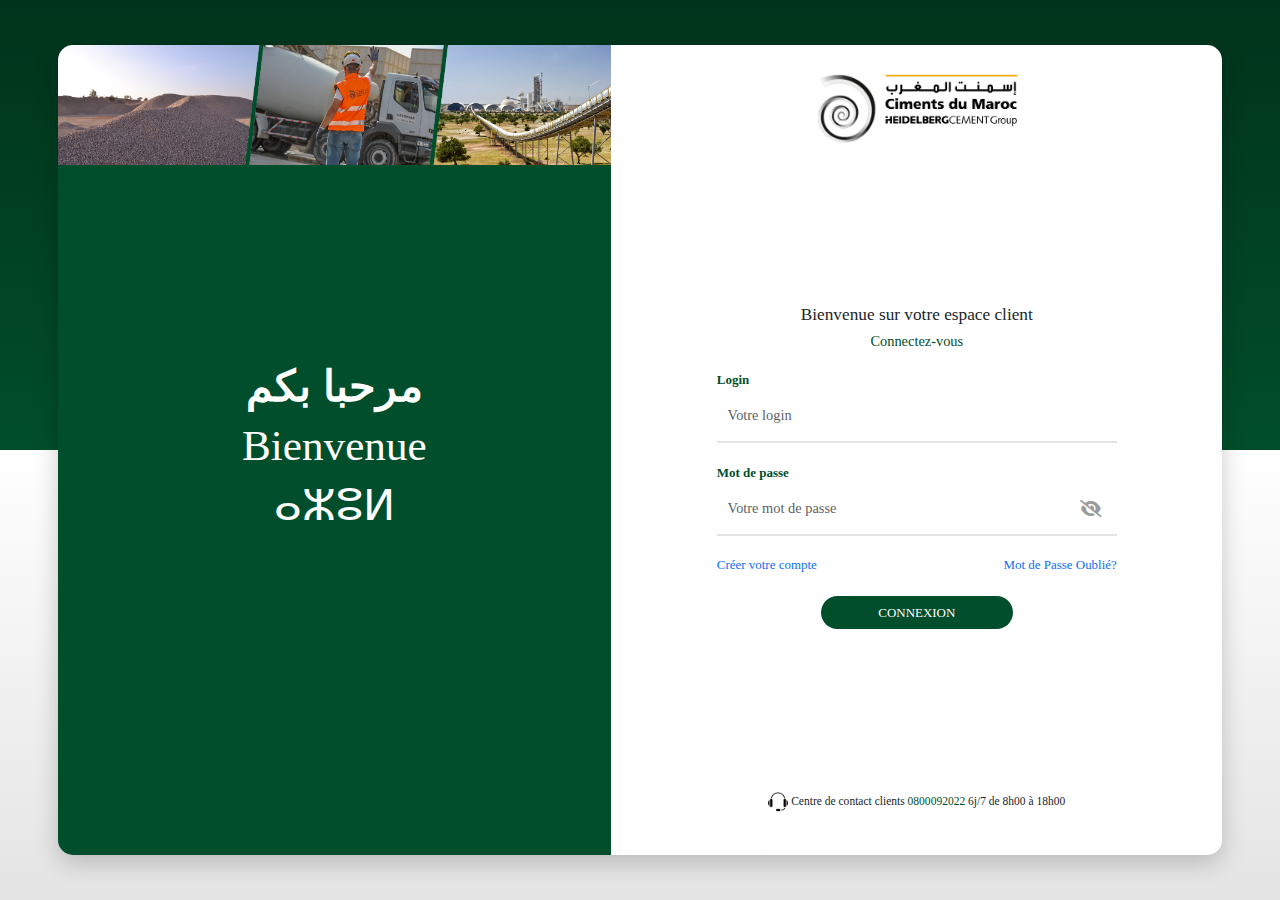
==== index.html @ 4fc82074 "first commit" ====
<!DOCTYPE html>
<html lang="en">
<head>
  <meta charset="UTF-8">
  <meta name="viewport" content="width=device-width, initial-scale=1">
  <title>Login Page</title>
  <link href="https://cdnjs.cloudflare.com/ajax/libs/font-awesome/6.4.0/css/all.min.css" rel="stylesheet"> 
  <link href="https://cdn.jsdelivr.net/npm/bootstrap@5.3.0-alpha3/dist/css/bootstrap.min.css" rel="stylesheet">
  <link href="index.css" rel="stylesheet">
</head>
<body>
    <div class="custom-row">
      <div class="background-section d-lg-block">
        <img src="cimar-background.png" alt="cimar-background" class="header-image" width="100%">
        <div class="content">
            <h2 class="arabic">مرحبا بكم</h2>
            <h2>Bienvenue</h2>
            <h2 class="amazigh">ⴰⵣⵓⵍ</h2>
        </div>
        <p class="bottom-text"></p>
    </div> 
    <div class="login-section-wrapper">
      <div class="brand-wrapper">
        <img src="logo.png" alt="logo" class="logo">
      </div>
      <form action="" method="POST">
      <div class="login-wrapper my-auto">
        <h2 class="login-title text-center">Bienvenue sur votre espace client</h2>
        <h4 class="connexion text-center">Connectez-vous</h4>
        <div class="form-group">
          <label for="login">Login</label>
          <input type="text" id="login" required class="form-control" placeholder="Votre login">
        </div>
        <div class="form-group position-relative">
          <label for="password">Mot de passe</label>
          <input type="password" id="password" required class="form-control" placeholder="Votre mot de passe">
          <i class="toggle-password position-absolute top-50 end-0 translate-middle-y fa fa-eye-slash" onclick="togglePasswordVisibility('password', this)"></i>
      </div>        
        <div class="form-group mb-4 d-flex justify-content-between">
          <a href="register.html">Créer votre compte</a>
          <a href="forgotten-password.html" style="text-align: right;">Mot de Passe Oublié?</a>
        </div>        
        <div class="d-flex justify-content-center">
          <input name="register" id="register" class="login" type="button" value="CONNEXION">
        </div>
      </div>
    </form>
      <a href="tel:+212800092022" class="support">
        <p class="login-wrapper-footer-text text-center">         
          <img src="headset.png" alt="support" width="20px">
          Centre de contact clients <span class="support-number">0800092022</span> 6j/7 de 8h00 à 18h00</p>
      </a>
    </div>   
    </div>
  <script src="index.js"></script>
</body>
</html>
---- index.css ----
@import 'https://fonts.googleapis.com/css?family=Titillium+Web:300,400,600,700,900';
:root {
    --main-green: #004e2b;
    --secondary-green: #00331b;
    --spring-green: #00dd39;
    --cimar-orange: #f2a82c;
    --grey: #9b9b9b;
    --light-grey: #e4e4e4;
}
::selection{
	background-color: var(--cimar-orange);
	color: black;
}
input::-webkit-outer-spin-button,
input::-webkit-inner-spin-button {
  -webkit-appearance: none;
  margin: 0;
}
/* Firefox */
input[type=number] {
  -moz-appearance: textfield;
}
html {
    font-size: 0.9rem;
}
*{
    font-family: 'Poppins';
}
.amazigh{
    font-family: titillium web, Arial, Helvetica, sans-serif;
    font-weight: 6Z00;
}
.arabic{
    font-family: 'Cairo', arial;
    font-weight: 600;
}
body {
    background: linear-gradient(to bottom, var(--secondary-green)  0%, var(--main-green) 50%, #ffffff 50%, #e4e4e4 100%);
    display: flex;
    align-items: center;
    justify-content: center;
    height: 100vh;
    margin: 0;
    padding: 0 4rem;
}
form {
    transition: opacity 0.4s ease;
}
.hidden {
    opacity: 0;
}
.custom-row {
    display: flex;
    max-width: 1200px;
    width: 100%;
    height: 90vh;
    box-shadow: 0px 8px 25px rgba(0, 0, 0, 0.2);
    border-radius: 15px;
    overflow: hidden;
}
.login-section-wrapper {
    overflow-y: auto;
    flex: 1;
    background-color: #fff;
    box-shadow: 0px 8px 25px rgba(0, 0, 0, 0.1);
    box-sizing: border-box;
    padding: 2rem;
    display: flex;
    flex-direction: column;
    justify-content: space-between;
}
.brand-wrapper {
    display: flex;
    justify-content: center;
    align-items: center;
}
.logo {
    width: 200px;
}
.login-wrapper{
    max-width: 400px;
    margin: auto;
}
.register-wrapper{
    margin: auto;
}
.login-title{
    font-size: 1.2rem;
}
.connexion{
    font-size: 1rem;
    color: var(--main-green);
}
.login {
    color: #fff!important;
    background-color:var(--main-green)!important;
    border: none;
    border-radius: 20px;
    padding: .5rem 4rem;
    font-weight: 400;
    font-size: .9rem;
    transition: all 300ms ease-in-out;
}
.login:hover {
    background-color:var(--secondary-green)!important;
}
.background-section {
    flex: 1;
    color: white;
    background: var(--main-green);
    text-align: center;
    display: flex;
    flex-direction: column;
    align-items: center;
    position: relative;
    height: 100%;
}

.header-image {
    align-self: flex-start;
    margin: 0;
    padding: 0; 
}

.content {
    position: absolute;
    top: 50%; 
    left: 50%; 
    transform: translate(-50%, -50%);
    display: flex;
    flex-direction: column;
    justify-content: center;
    align-items: center;
    width: 100%;
}
.content h2 {
    font-size: 3rem;
}

.bottom-text {
    position: absolute;
    bottom: 10px;
    align-self: center;
    width: 100%;
    text-align: center;
    font-size: .8rem;
}


.form-control {
    padding-right: 40px;
    padding-top: 1rem;
    padding-bottom: 1rem;
    border: none;
    border-radius: 0;
    color: var(--secondary-green)!important;
    font-weight: 500;
    border-bottom: 2px solid var(--light-grey);
    outline: none;
    transition: all 300ms ease-in-out;
    background-color: rgb(255, 255, 255);
}

.register-wrapper .form-control {
    padding-right: 40px;
    padding-top: 1rem;
    padding-bottom: 1rem;
}
.form-control:focus {
    border-bottom: 2px solid var(--spring-green);
    box-shadow: none;
}
.form-group{
    margin-top: 1.3rem;
}
.form-group label{
    font-size: .9rem;
    font-weight: 600;
    color: var(--main-green);
}
.form-group a{
    font-size: .9rem;
}
input::placeholder {
    color: var(--light-grey);
  }
a{
    text-decoration: none;
}
a.support{
    color: inherit;
    font-size: .8rem;
}
.support-number{
    color: var(--main-green);
}
.toggle-password {
    right: 10px;
    cursor: pointer;
}
.form-control {
    padding-right: 40px;
}
.fa-eye::before {
    color: var(--grey)!important;
    font-size: 1.2rem;
    top: 11px;
    position: relative;
    right: 15px;
    font-weight: 700;
    transition: all 200ms ease-in-out;
}
.fa-eye-slash::before {
    color: var(--grey)!important;
    font-size: 1.2rem;
    top: 11px;
    position: relative;
    right: 15px;
    font-weight: 700;
    transition: all 200ms ease-in-out;
}
.fa-eye-slash:hover::before,.fa-eye:hover::before {
    color: var(--main-green)!important;
}
@media (max-width: 992px) {
    .background-section {
        display: none;
   }
   html {
    font-size: 0.75rem;
}
.logo {
    width: 150px;
}
.form-group a{
    font-size: .8rem;
}
}

.select-btn{
    display: flex;
    align-items: center;
    justify-content: space-between;
    cursor: pointer;
}

.fa-chevron-down{
   font-size: 8px;
}
.select-btn .arrow-dwn{
    display: flex;
    height: 15px;
    width: 15px;
    color: #fff;
    border-radius: 50%;
    background: var(--grey);
    align-items: center;
    justify-content: center;
    transition: 0.3s;
}
.select-btn.open .arrow-dwn{
    transform: rotate(-180deg);
}
.select-container{
   position: relative;
}
.list-items{
    position: absolute;
    top: 52px;
    left: 0px;
    margin:0;
    padding: .4rem 0;
    width: 100%;
    background-color: rgb(245, 245, 245);
    z-index: 2;
    display: none;
}
.select-btn.open ~ .list-items{
    display: block;
}
.list-items .item{
   position: relative;
    display: flex;
    align-items: center;
    list-style: none;
    cursor: pointer;
    top: 0px;
    left: -2px;
    height: 20px;
   padding: 20px;
   margin: 0;
    transition: 0.3s;
    z-index: 2;
}
ol, ul {
   padding-left:.3rem;
}
.list-items .item:hover{
   background-color: rgb(230, 230, 230);
}
.item .item-text{
   color: var(--main-green);
}
.checkbox-input{
    display: none;
}
.checkbox-input + label {
    padding-left: 30px;
    position: relative;
}
.checkbox-input + label::before {
    content: "";
    position: absolute;
    left: 0;
    top: 50%;
    transform: translateY(-50%);
    height: 16px;
    width: 16px;
    border-radius: 4px;
    margin-right: 12px;
    border: 1.5px solid #c0c0c0;
    transition: all 0.3s ease-in-out;
}

.checkbox-input:checked + label::before {
    background: url('data:image/svg+xml;utf8,<svg xmlns="http://www.w3.org/2000/svg" width="12" height="10" viewBox="0 0 12 10"><polyline points="1.5 6 4.5 9 10.5 1" stroke="%23ffffff" stroke-width="2" fill="none" /></svg>') no-repeat center center;
    background-size: 70%;
    border-color: var(--main-green);
    background-color: var(--main-green);
}
.fixed-bottom {
    background-color: #00dd39;
    position: fixed;
    left: 0;
    bottom: 0;
    width: 100%;
    z-index: 0;
}




/* This part applies to all scrollbars */
::-webkit-scrollbar {
    width: 6px;
}

/* Track */
::-webkit-scrollbar-track {
    background: transparent;
}

/* Handle */
::-webkit-scrollbar-thumb {
    background: #b9b9b9;
    border-radius: 5px;
    transition: all 0.9s ease-in-out;
}

/* Handle on hover */
::-webkit-scrollbar-thumb:hover {
    background: #888;
}

/* Handle when active */
::-webkit-scrollbar-thumb:active {
    background: #555;
}

* {
    scrollbar-width: thin;
    scrollbar-color: transparent transparent;
    transition: scrollbar-color 0.3s ease-in-out; 
}

*:hover {
    scrollbar-color: #888 transparent;
}

*:active {
    scrollbar-color: #555 transparent;
}
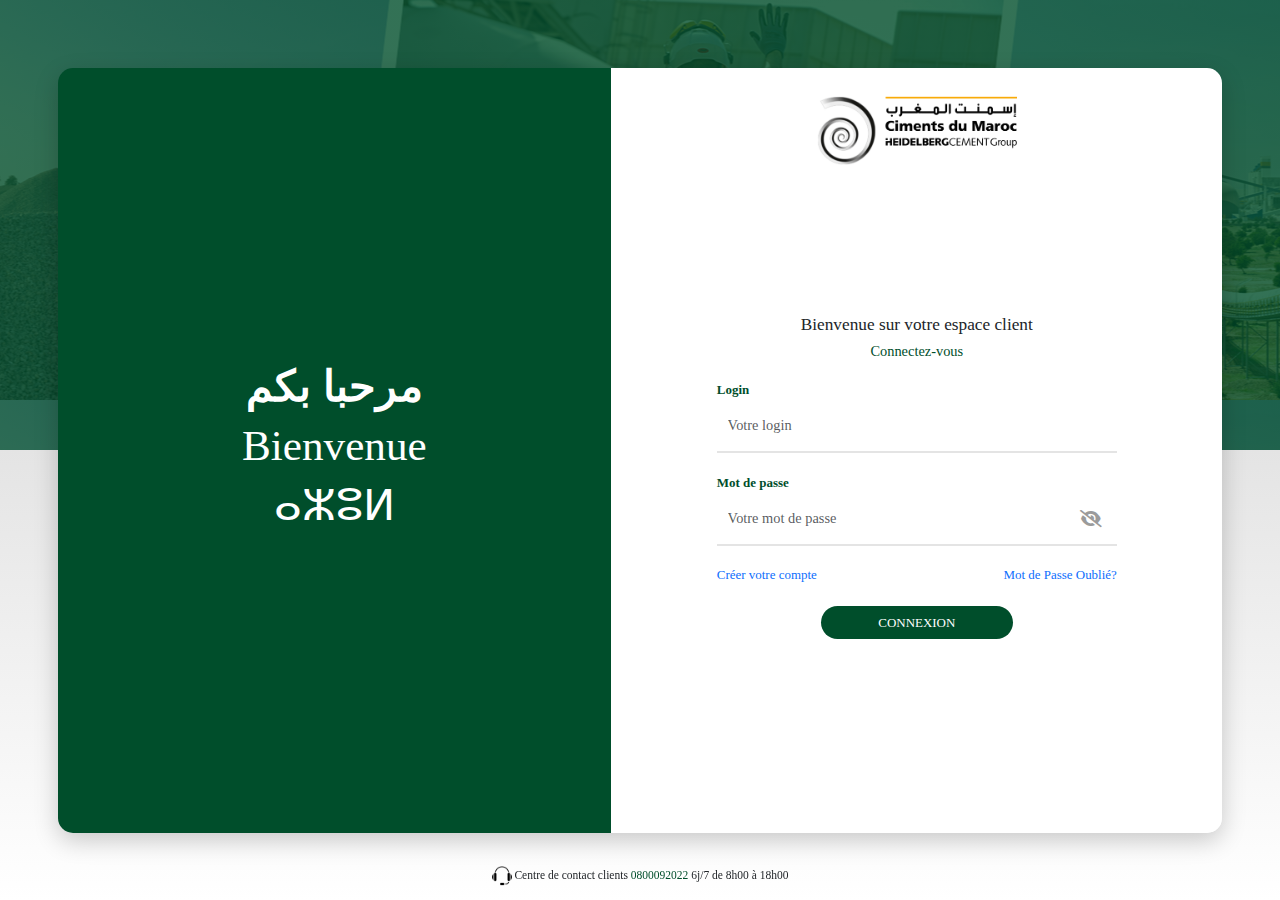
==== commit 89ef0889: "no-img" ====
--- a/index.html
+++ b/index.html
@@ -6,12 +6,11 @@
   <title>Login Page</title>
   <link href="https://cdnjs.cloudflare.com/ajax/libs/font-awesome/6.4.0/css/all.min.css" rel="stylesheet"> 
   <link href="https://cdn.jsdelivr.net/npm/bootstrap@5.3.0-alpha3/dist/css/bootstrap.min.css" rel="stylesheet">
-  <link href="index.css" rel="stylesheet">
+  <link href="assets/css/index.css" rel="stylesheet">
 </head>
 <body>
     <div class="custom-row">
       <div class="background-section d-lg-block">
-        <img src="cimar-background.png" alt="cimar-background" class="header-image" width="100%">
         <div class="content">
             <h2 class="arabic">مرحبا بكم</h2>
             <h2>Bienvenue</h2>
@@ -21,7 +20,7 @@
     </div> 
     <div class="login-section-wrapper">
       <div class="brand-wrapper">
-        <img src="logo.png" alt="logo" class="logo">
+        <img src="assets/img/logo.png" alt="logo" class="logo">
       </div>
       <form action="" method="POST">
       <div class="login-wrapper my-auto">
@@ -45,13 +44,14 @@
         </div>
       </div>
     </form>
-      <a href="tel:+212800092022" class="support">
-        <p class="login-wrapper-footer-text text-center">         
-          <img src="headset.png" alt="support" width="20px">
-          Centre de contact clients <span class="support-number">0800092022</span> 6j/7 de 8h00 à 18h00</p>
-      </a>
+    <p></p>
     </div>   
     </div>
-  <script src="index.js"></script>
+    <a href="tel:+212800092022" class="support fixed-bottom text-center d-block">
+      <p class="login-wrapper-footer-text">         
+        <img src="assets/img/headset.png" alt="support" width="20px">
+        Centre de contact clients <span class="support-number">0800092022</span> 6j/7 de 8h00 à 18h00</p>
+    </a>
+  <script src="assets/js/index.js"></script>
 </body>
 </html>
--- a/assets/css/index.css
+++ b/assets/css/index.css
@@ -0,0 +1,367 @@
+@import 'https://fonts.googleapis.com/css?family=Titillium+Web:300,400,600,700,900';
+:root {
+    --main-green: #004e2b;
+    --secondary-green: #00331b;
+    --spring-green: #00dd39;
+    --cimar-orange: #f2a82c;
+    --grey: #9b9b9b;
+    --light-grey: #e4e4e4;
+}
+::selection{
+	background-color: var(--cimar-orange);
+	color: black;
+}
+input::-webkit-outer-spin-button,
+input::-webkit-inner-spin-button {
+  -webkit-appearance: none;
+  margin: 0;
+}
+/* Firefox */
+input[type=number] {
+  -moz-appearance: textfield;
+}
+html {
+    font-size: 0.9rem;
+}
+*{
+    font-family: 'Poppins';
+}
+.amazigh{
+    font-family: titillium web, Arial, Helvetica, sans-serif;
+    font-weight: 6Z00;
+}
+.arabic{
+    font-family: 'Cairo', arial;
+    font-weight: 600;
+}
+body {
+    background: 
+        linear-gradient(to top, 
+                        #ffffff 0%, 
+                        #e4e4e4 50%, 
+                        rgba(0, 78, 43, 0.8) 50%, 
+                        rgba(0, 78, 43, 0.8) 100%), 
+        url(../img/cimar-background.png) repeat center top;
+    display: flex;
+    align-items: center;
+    justify-content: center;
+    height: 100vh;
+    margin: 0;
+    padding: 0 4rem;
+}
+form {
+    transition: opacity 0.4s ease;
+}
+.hidden {
+    opacity: 0;
+}
+.custom-row {
+    display: flex;
+    max-width: 1200px;
+    width: 100%;
+    height: 85vh;
+    box-shadow: 0px 8px 25px rgba(0, 0, 0, 0.2);
+    border-radius: 15px;
+    overflow: hidden;
+}
+.login-section-wrapper {
+    overflow-y: auto;
+    flex: 1;
+    background-color: #fff;
+    box-shadow: 0px 8px 25px rgba(0, 0, 0, 0.1);
+    box-sizing: border-box;
+    padding: 2rem;
+    display: flex;
+    flex-direction: column;
+    justify-content: space-between;
+}
+.brand-wrapper {
+    display: flex;
+    justify-content: center;
+    align-items: center;
+}
+.logo {
+    width: 200px;
+}
+.login-wrapper{
+    max-width: 400px;
+    margin: auto;
+}
+.register-wrapper{
+    margin: auto;
+}
+.login-title{
+    font-size: 1.2rem;
+}
+.connexion{
+    font-size: 1rem;
+    color: var(--main-green);
+}
+.login {
+    color: #fff!important;
+    background-color:var(--main-green)!important;
+    border: none;
+    border-radius: 20px;
+    padding: .5rem 4rem;
+    font-weight: 400;
+    font-size: .9rem;
+    transition: all 300ms ease-in-out;
+}
+.login:hover {
+    background-color:var(--secondary-green)!important;
+}
+.background-section {
+    flex: 1;
+    color: white;
+    background: var(--main-green);
+    text-align: center;
+    display: flex;
+    flex-direction: column;
+    align-items: center;
+    position: relative;
+    height: 100%;
+}
+
+.header-image {
+    align-self: flex-start;
+    margin: 0;
+    padding: 0; 
+}
+
+.content {
+    position: absolute;
+    top: 50%; 
+    left: 50%; 
+    transform: translate(-50%, -50%);
+    display: flex;
+    flex-direction: column;
+    justify-content: center;
+    align-items: center;
+    width: 100%;
+}
+.content h2 {
+    font-size: 3rem;
+}
+
+.bottom-text {
+    position: absolute;
+    bottom: 10px;
+    align-self: center;
+    width: 100%;
+    text-align: center;
+    font-size: .8rem;
+}
+
+
+.form-control {
+    padding-right: 30px;
+    padding-top: 1rem;
+    padding-bottom: 1rem;
+    border: none;
+    border-radius: 0;
+    color: var(--secondary-green)!important;
+    font-weight: 500;
+    border-bottom: 2px solid var(--light-grey);
+    outline: none;
+    transition: all 300ms ease-in-out;
+    background-color: rgb(255, 255, 255);
+}
+
+.register-wrapper .form-control {
+    padding-right: 15px;
+    padding-top: 1rem;
+    padding-bottom: 1rem;
+}
+.form-control:focus {
+    border-bottom: 2px solid var(--spring-green);
+    box-shadow: none;
+}
+.form-group{
+    margin-top: 1.3rem;
+}
+.form-group label{
+    font-size: .9rem;
+    font-weight: 600;
+    color: var(--main-green);
+}
+.form-group a{
+    font-size: .9rem;
+}
+input::placeholder {
+    color: var(--light-grey);
+  }
+a{
+    text-decoration: none;
+}
+a.support{
+    color: inherit;
+    font-size: .8rem;
+}
+.support-number{
+    color: var(--main-green);
+}
+.toggle-password {
+    right: 10px;
+    cursor: pointer;
+}
+.form-control {
+    padding-right: 40px;
+}
+.fa-eye::before {
+    color: var(--grey)!important;
+    font-size: 1.2rem;
+    top: 11px;
+    position: relative;
+    right: 15px;
+    font-weight: 700;
+    transition: all 200ms ease-in-out;
+}
+.fa-eye-slash::before {
+    color: var(--grey)!important;
+    font-size: 1.2rem;
+    top: 11px;
+    position: relative;
+    right: 15px;
+    font-weight: 700;
+    transition: all 200ms ease-in-out;
+}
+.fa-eye-slash:hover::before,.fa-eye:hover::before {
+    color: var(--main-green)!important;
+}
+@media (max-width: 992px) {
+    .background-section {
+        display: none;
+   }
+   html {
+    font-size: 0.82rem;
+}
+.logo {
+    width: 150px;
+}
+.form-group a{
+    font-size: .8rem;
+}
+}
+
+.select-btn{
+    align-items: center;
+    cursor: pointer;
+}
+.select-container{
+   position: relative;
+}
+.list-items{
+    position: absolute;
+    top: 52px;
+    left: 0px;
+    margin:0;
+    padding: .4rem 0;
+    width: 100%;
+    background-color: rgb(245, 245, 245);
+    z-index: 2;
+    display: none;
+}
+.select-btn.open ~ .list-items{
+    display: block;
+}
+.list-items .item{
+   position: relative;
+    display: flex;
+    align-items: center;
+    list-style: none;
+    cursor: pointer;
+    top: 0px;
+    left: -2px;
+    height: 20px;
+   padding: 20px;
+   margin: 0;
+    transition: 0.3s;
+    z-index: 2;
+}
+ol, ul {
+   padding-left:.3rem;
+}
+.list-items .item:hover{
+   background-color: rgb(230, 230, 230);
+}
+.item .item-text{
+   color: var(--main-green);
+}
+.checkbox-input{
+    display: none;
+}
+.checkbox-input + label {
+    padding-left: 30px;
+    position: relative;
+}
+.checkbox-input + label::before {
+    content: "";
+    position: absolute;
+    left: 0;
+    top: 50%;
+    transform: translateY(-50%);
+    height: 16px;
+    width: 16px;
+    border-radius: 4px;
+    margin-right: 12px;
+    border: 1.5px solid #c0c0c0;
+    transition: all 0.3s ease-in-out;
+}
+
+.checkbox-input:checked + label::before {
+    background: url('data:image/svg+xml;utf8,<svg xmlns="http://www.w3.org/2000/svg" width="12" height="10" viewBox="0 0 12 10"><polyline points="1.5 6 4.5 9 10.5 1" stroke="%23ffffff" stroke-width="2" fill="none" /></svg>') no-repeat center center;
+    background-size: 70%;
+    border-color: var(--main-green);
+    background-color: var(--main-green);
+}
+.fixed-bottom {
+    position: fixed;
+    left: 0;
+    bottom: 0;
+    width: 100%;
+    z-index: 0;
+}
+
+
+
+
+/* This part applies to all scrollbars */
+::-webkit-scrollbar {
+    width: 6px;
+}
+
+/* Track */
+::-webkit-scrollbar-track {
+    background: transparent;
+}
+
+/* Handle */
+::-webkit-scrollbar-thumb {
+    background: #b9b9b9;
+    border-radius: 5px;
+    transition: all 0.9s ease-in-out;
+}
+
+/* Handle on hover */
+::-webkit-scrollbar-thumb:hover {
+    background: #888;
+}
+
+/* Handle when active */
+::-webkit-scrollbar-thumb:active {
+    background: #555;
+}
+
+* {
+    scrollbar-width: thin;
+    scrollbar-color: transparent transparent;
+    transition: scrollbar-color 0.3s ease-in-out; 
+}
+
+*:hover {
+    scrollbar-color: #888 transparent;
+}
+
+*:active {
+    scrollbar-color: #555 transparent;
+}
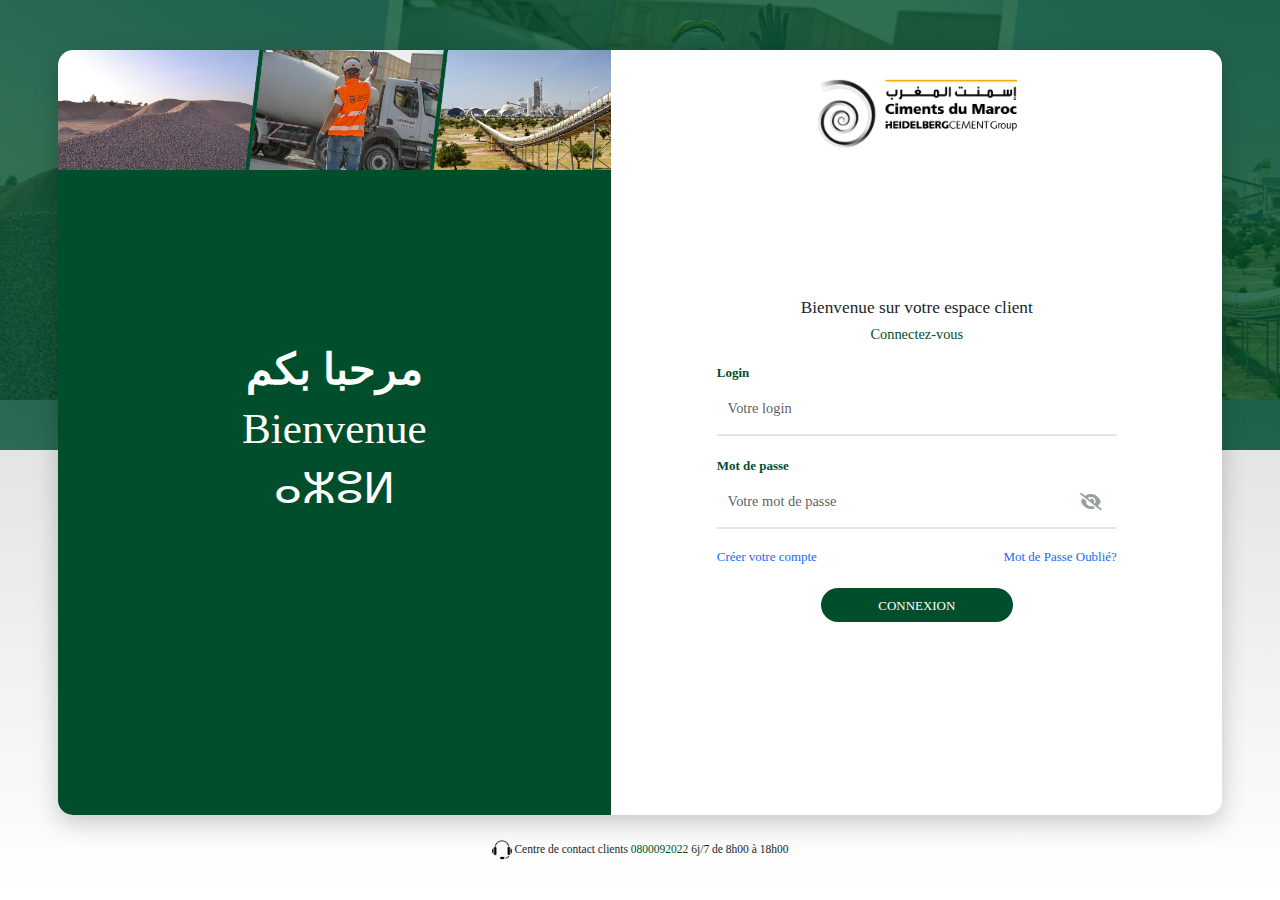
==== commit d9afc8bb: "version 1.0" ====
--- a/index.html
+++ b/index.html
@@ -11,6 +11,7 @@
 <body>
     <div class="custom-row">
       <div class="background-section d-lg-block">
+        <img src="assets/img/cimar-background.png" alt="cimar-background" class="header-image" width="100%">
         <div class="content">
             <h2 class="arabic">مرحبا بكم</h2>
             <h2>Bienvenue</h2>
--- a/assets/css/index.css
+++ b/assets/css/index.css
@@ -35,6 +35,7 @@
     font-weight: 600;
 }
 body {
+    position: relative;
     background: 
         linear-gradient(to top, 
                         #ffffff 0%, 
@@ -45,6 +46,7 @@
     display: flex;
     align-items: center;
     justify-content: center;
+    flex-direction: column;
     height: 100vh;
     margin: 0;
     padding: 0 4rem;
@@ -228,12 +230,15 @@
 .fa-eye-slash:hover::before,.fa-eye:hover::before {
     color: var(--main-green)!important;
 }
-@media (max-width: 992px) {
-    .background-section {
-        display: none;
-   }
+@media only screen and (max-width: 850px){
    html {
     font-size: 0.82rem;
+}
+body{
+    padding: 0 1.3rem;
+}
+.background-section {
+    display: none;
 }
 .logo {
     width: 150px;
@@ -315,10 +320,10 @@
     background-color: var(--main-green);
 }
 .fixed-bottom {
-    position: fixed;
-    left: 0;
-    bottom: 0;
-    width: 100%;
+    position: relative; 
+    left: 0px; 
+    bottom: -25px; 
+    width: 100%; 
     z-index: 0;
 }
 
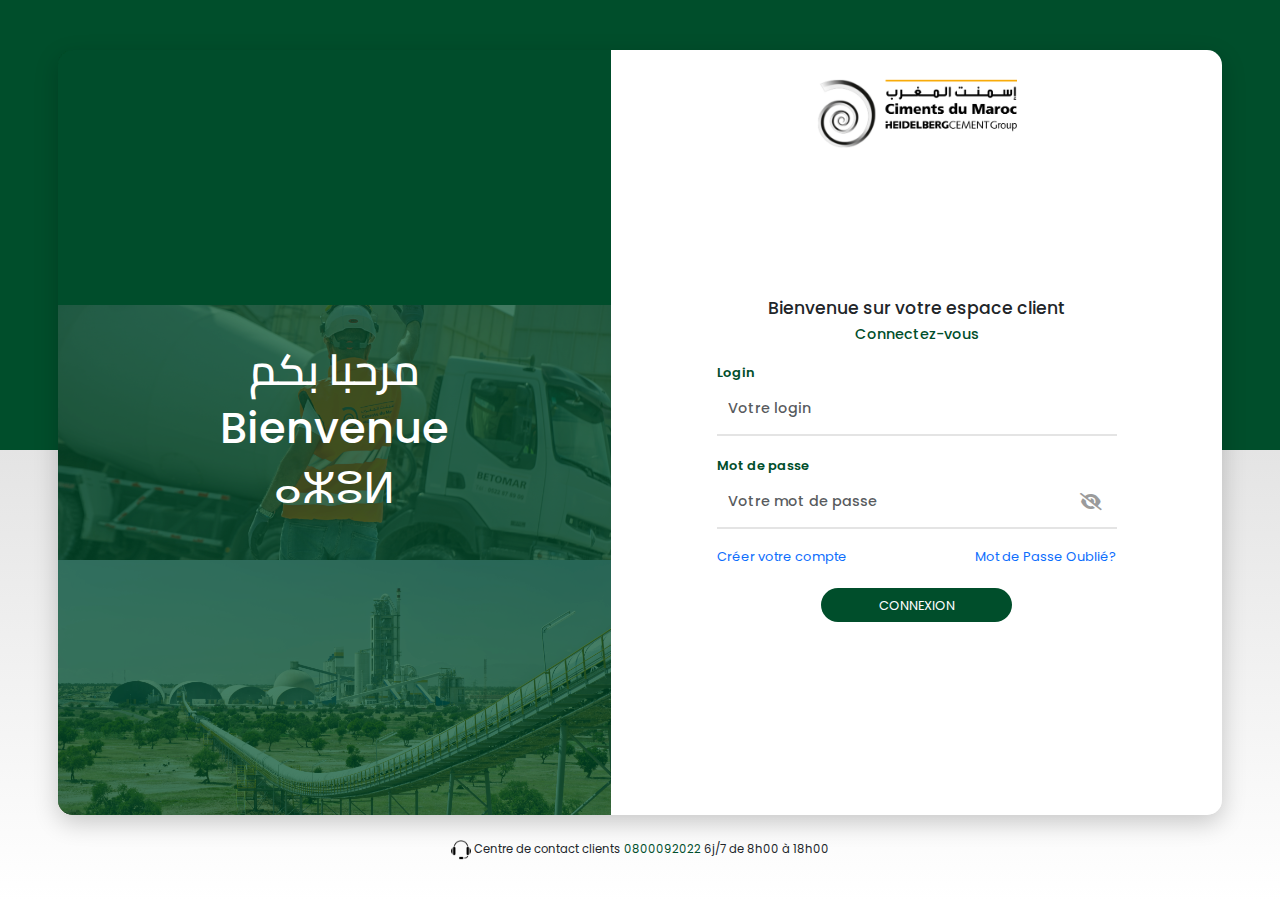
==== commit 2c160491: "saving" ====
--- a/index.html
+++ b/index.html
@@ -1,58 +1,63 @@
 <!DOCTYPE html>
 <html lang="en">
-<head>
-  <meta charset="UTF-8">
-  <meta name="viewport" content="width=device-width, initial-scale=1">
-  <title>Login Page</title>
-  <link href="https://cdnjs.cloudflare.com/ajax/libs/font-awesome/6.4.0/css/all.min.css" rel="stylesheet"> 
-  <link href="https://cdn.jsdelivr.net/npm/bootstrap@5.3.0-alpha3/dist/css/bootstrap.min.css" rel="stylesheet">
-  <link href="assets/css/index.css" rel="stylesheet">
-</head>
-<body>
-    <div class="custom-row">
-      <div class="background-section d-lg-block">
-        <img src="assets/img/cimar-background.png" alt="cimar-background" class="header-image" width="100%">
-        <div class="content">
-            <h2 class="arabic">مرحبا بكم</h2>
-            <h2>Bienvenue</h2>
-            <h2 class="amazigh">ⴰⵣⵓⵍ</h2>
-        </div>
-        <p class="bottom-text"></p>
-    </div> 
-    <div class="login-section-wrapper">
-      <div class="brand-wrapper">
-        <img src="assets/img/logo.png" alt="logo" class="logo">
+   <head>
+      <meta charset="UTF-8">
+      <meta name="viewport" content="width=device-width, initial-scale=1">
+      <title>Login Page</title>
+      <link href="https://cdnjs.cloudflare.com/ajax/libs/font-awesome/6.4.0/css/all.min.css" rel="stylesheet">
+      <link href="https://cdn.jsdelivr.net/npm/bootstrap@5.3.0-alpha3/dist/css/bootstrap.min.css" rel="stylesheet">
+      <link href="assets/css/index.css" rel="stylesheet">
+   </head>
+   <body>
+      <div class="custom-row">
+        <div class="background-section d-lg-block">
+          <div class="background-images">
+              <div class="bg1"></div>
+              <div class="bg2"></div>
+              <div class="bg3"></div>
+          </div>
+          <div class="content">
+              <h2 class="arabic">مرحبا بكم</h2>
+              <h2>Bienvenue</h2>
+              <h2 class="amazigh">ⴰⵣⵓⵍ</h2>
+          </div>
+          <p class="bottom-text"></p>
+        </div>      
+         <div class="login-section-wrapper">
+            <div class="brand-wrapper">
+               <img src="assets/img/logo.png" alt="logo" class="logo">
+            </div>
+            <form action="" method="POST">
+               <div class="login-wrapper my-auto">
+                  <h2 class="login-title text-center">Bienvenue sur votre espace client</h2>
+                  <h4 class="connexion text-center">Connectez-vous</h4>
+                  <div class="form-group">
+                     <label for="login">Login</label>
+                     <input type="text" id="login" required class="form-control" placeholder="Votre login">
+                  </div>
+                  <div class="form-group position-relative">
+                     <label for="password">Mot de passe</label>
+                     <input type="password" id="password" required class="form-control" placeholder="Votre mot de passe">
+                     <i class="toggle-password position-absolute top-50 end-0 translate-middle-y fa fa-eye-slash" onclick="togglePasswordVisibility('password', this)"></i>
+                  </div>
+                  <div class="form-group mb-4 d-flex justify-content-between">
+                     <a href="register.html">Créer votre compte</a>
+                     <a href="forgotten-password.html" style="text-align: right;">Mot de Passe Oublié?</a>
+                  </div>
+                  <div class="d-flex justify-content-center">
+                     <input name="register" id="register" class="login" type="button" value="CONNEXION">
+                  </div>
+               </div>
+            </form>
+            <p></p>
+         </div>
       </div>
-      <form action="" method="POST">
-      <div class="login-wrapper my-auto">
-        <h2 class="login-title text-center">Bienvenue sur votre espace client</h2>
-        <h4 class="connexion text-center">Connectez-vous</h4>
-        <div class="form-group">
-          <label for="login">Login</label>
-          <input type="text" id="login" required class="form-control" placeholder="Votre login">
-        </div>
-        <div class="form-group position-relative">
-          <label for="password">Mot de passe</label>
-          <input type="password" id="password" required class="form-control" placeholder="Votre mot de passe">
-          <i class="toggle-password position-absolute top-50 end-0 translate-middle-y fa fa-eye-slash" onclick="togglePasswordVisibility('password', this)"></i>
-      </div>        
-        <div class="form-group mb-4 d-flex justify-content-between">
-          <a href="register.html">Créer votre compte</a>
-          <a href="forgotten-password.html" style="text-align: right;">Mot de Passe Oublié?</a>
-        </div>        
-        <div class="d-flex justify-content-center">
-          <input name="register" id="register" class="login" type="button" value="CONNEXION">
-        </div>
-      </div>
-    </form>
-    <p></p>
-    </div>   
-    </div>
-    <a href="tel:+212800092022" class="support fixed-bottom text-center d-block">
-      <p class="login-wrapper-footer-text">         
-        <img src="assets/img/headset.png" alt="support" width="20px">
-        Centre de contact clients <span class="support-number">0800092022</span> 6j/7 de 8h00 à 18h00</p>
-    </a>
-  <script src="assets/js/index.js"></script>
-</body>
+      <a href="tel:+212800092022" class="support fixed-bottom text-center d-block">
+         <p class="login-wrapper-footer-text">         
+            <img src="assets/img/headset.png" alt="support" width="20px">
+            Centre de contact clients <span class="support-number">0800092022</span> 6j/7 de 8h00 à 18h00
+         </p>
+      </a>
+      <script src="assets/js/index.js"></script>
+   </body>
 </html>
--- a/assets/css/index.css
+++ b/assets/css/index.css
@@ -1,4 +1,8 @@
-@import 'https://fonts.googleapis.com/css?family=Titillium+Web:300,400,600,700,900';
+/* crafted by Gasoil - www.Alexsys.Solutions */
+
+@import url('https://fonts.googleapis.com/css?family=Titillium+Web:300,400,600,700,900');
+@import url('https://fonts.googleapis.com/css2?family=Poppins:wght@200;300;400;500;600;700;800;900&display=swap');
+@import url('https://fonts.googleapis.com/css2?family=Cairo:wght@300;400;500;600;700;800;900&display=swap');
 :root {
     --main-green: #004e2b;
     --secondary-green: #00331b;
@@ -40,9 +44,8 @@
         linear-gradient(to top, 
                         #ffffff 0%, 
                         #e4e4e4 50%, 
-                        rgba(0, 78, 43, 0.8) 50%, 
-                        rgba(0, 78, 43, 0.8) 100%), 
-        url(../img/cimar-background.png) repeat center top;
+                        rgba(0, 78, 43) 50%, 
+                        rgba(0, 78, 43) 100%);
     display: flex;
     align-items: center;
     justify-content: center;
@@ -124,10 +127,41 @@
     height: 100%;
 }
 
-.header-image {
-    align-self: flex-start;
-    margin: 0;
-    padding: 0; 
+.background-images {
+    position: absolute;
+    top: 0;
+    left: 0;
+    width: 100%;
+    height: 100%;
+}
+
+.background-images > div {
+    height: 33.33%;
+    background-size: cover;
+    background-position: center;
+}
+
+.bg1 {
+    background-image: url('../img/bg1.png');
+}
+
+.bg2 {
+    background-image: url('../img/bg2.png');
+}
+
+.bg3 {
+    background-image: url('../img/bg3.png');
+}
+
+.background-images > div::after {
+    content: "";
+    position: absolute;
+    top: 0;
+    right: 0;
+    bottom: 0;
+    left: 0;
+    background: var(--main-green);
+    opacity: 0.35; /* Adjust transparency as needed */
 }
 
 .content {
@@ -140,7 +174,9 @@
     justify-content: center;
     align-items: center;
     width: 100%;
-}
+    z-index: 1;
+}
+
 .content h2 {
     font-size: 3rem;
 }
@@ -153,6 +189,8 @@
     text-align: center;
     font-size: .8rem;
 }
+
+
 
 
 .form-control {
@@ -186,6 +224,11 @@
     font-weight: 600;
     color: var(--main-green);
 }
+.checkbox-input + label {
+    font-weight: 500;
+    color: #303030; /* dark grey */
+}
+
 .form-group a{
     font-size: .9rem;
 }
@@ -293,7 +336,7 @@
    color: var(--main-green);
 }
 .checkbox-input{
-    display: none;
+    visibility: hidden;
 }
 .checkbox-input + label {
     padding-left: 30px;
